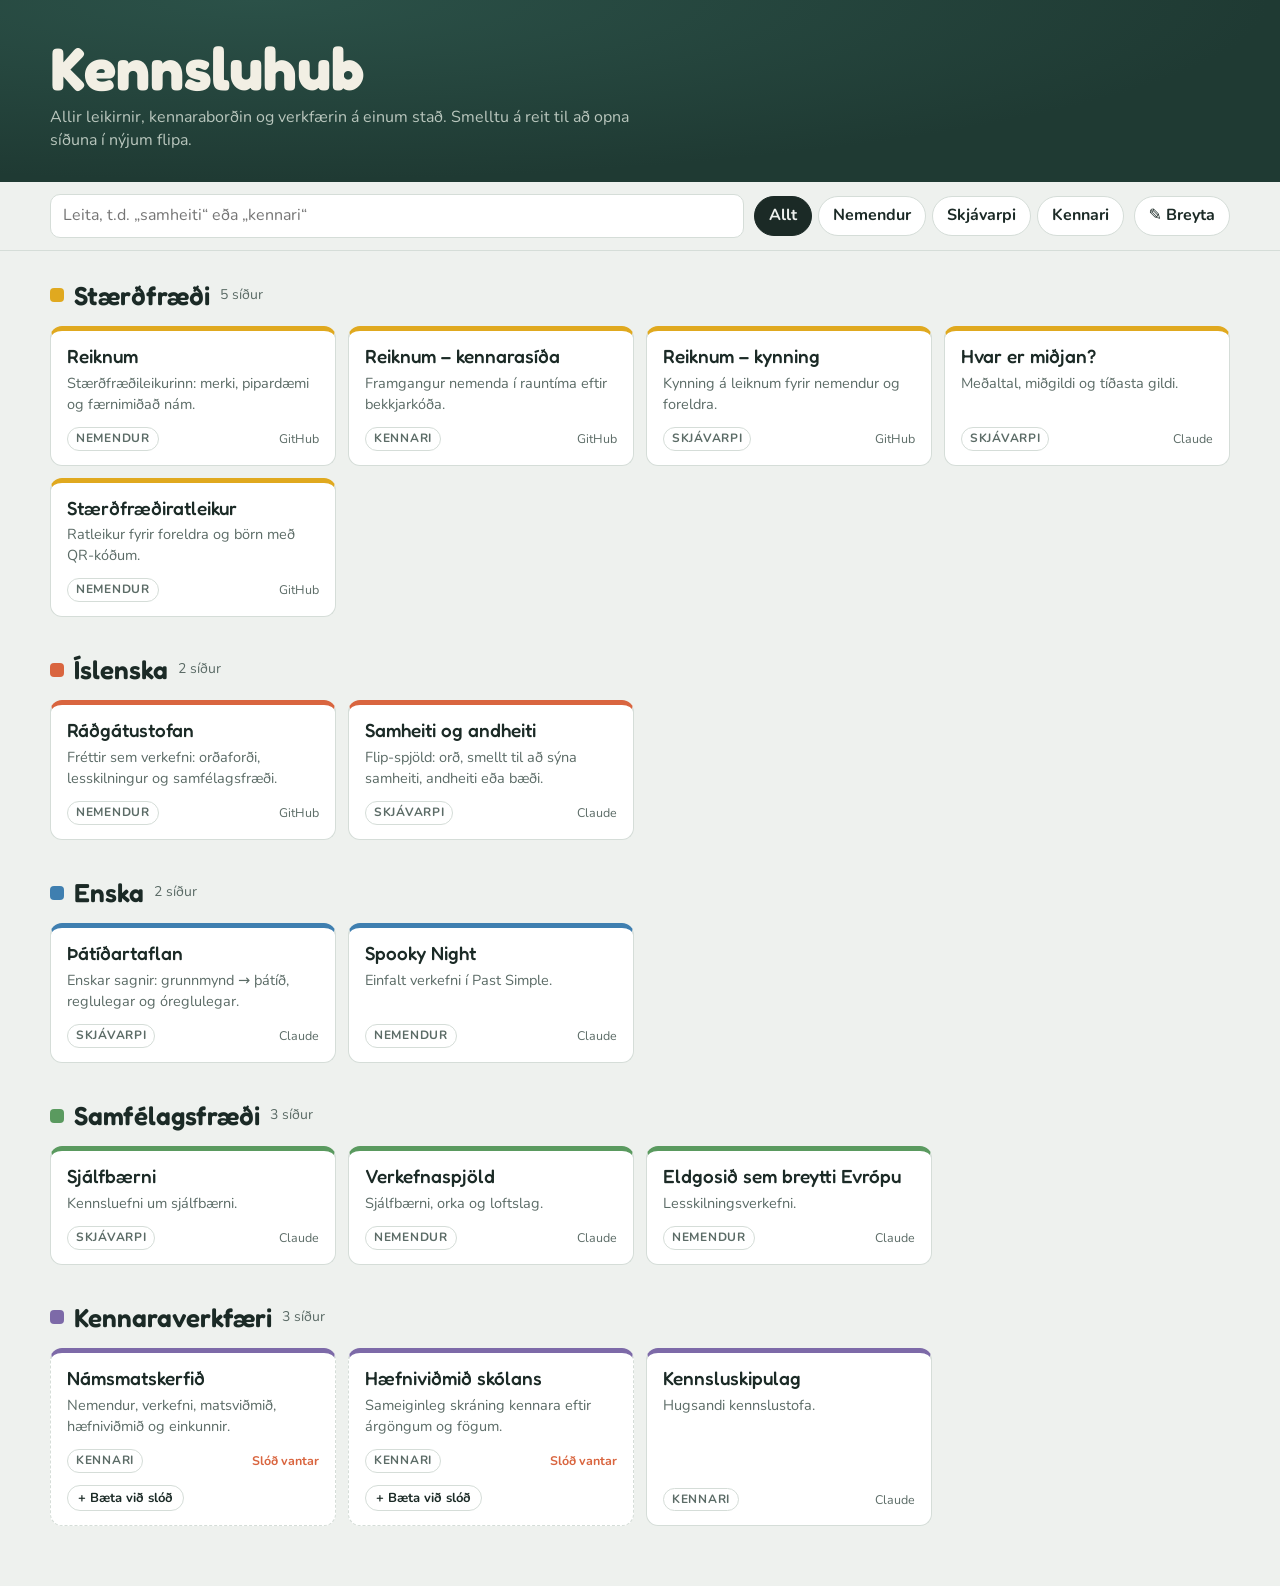
==== index.html @ 9b21259e "Add files via upload" ====
<!doctype html>
<html lang="is">
<head>
<meta charset="utf-8">
<meta name="viewport" content="width=device-width, initial-scale=1, viewport-fit=cover">
<style>*,*::before,*::after{box-sizing:border-box}body{margin:0}img{max-width:100%}[hidden]{display:none!important}</style>
<title>Kennsluhub Grímsonar</title>
<link rel="preconnect" href="https://fonts.googleapis.com">
<link rel="stylesheet" href="https://fonts.googleapis.com/css2?family=Fredoka:wght@500;600;700&family=Nunito:wght@400;600;800&display=swap">
<style>
/* Layout: a teacher's key board — chalkboard header band, then one shelf per subject with link tiles; search + edit in a sticky bar. */
:root{
  --bg:#eef1ee; --surface:#ffffff; --ink:#1b2a26; --ink-dim:#5b6b66; --line:#d5ddd8;
  --board:#1f3a33; --chalk:#f2efe4; --chalk-dim:#b9c6bd;
  --math:#e0a91f; --isl:#d9653f; --ens:#3f7fb0; --sam:#5a9a5f; --kenn:#7d6aa8;
  --display:"Fredoka","Trebuchet MS",system-ui,sans-serif;
  --body:"Nunito","Segoe UI",system-ui,sans-serif;
}
@media (prefers-color-scheme:dark){:root:not([data-theme="light"]){
  --bg:#141f1c; --surface:#1d2b27; --ink:#eef1ee; --ink-dim:#a5b3ad; --line:#2f403b;
  --math:#f5c84c; --isl:#ff8f6b; --ens:#79b4e0; --sam:#8cc98f; --kenn:#b6a3e0; color-scheme:dark}}
:root[data-theme="dark"]{
  --bg:#141f1c; --surface:#1d2b27; --ink:#eef1ee; --ink-dim:#a5b3ad; --line:#2f403b;
  --math:#f5c84c; --isl:#ff8f6b; --ens:#79b4e0; --sam:#8cc98f; --kenn:#b6a3e0; color-scheme:dark}
*{box-sizing:border-box}
body{background:var(--bg);color:var(--ink);font-family:var(--body);font-size:16px;line-height:1.45}
.pad{padding-left:max(16px,env(safe-area-inset-left,0px));padding-right:max(16px,env(safe-area-inset-right,0px))}
.inner{max-width:1180px;margin:0 auto}
header.hero{background:var(--board);color:var(--chalk);padding-block:34px 30px;
  background-image:radial-gradient(ellipse at 20% 0%,#2b5148,var(--board) 70%)}
.hero small{display:block;font-size:14px;letter-spacing:.1em;text-transform:uppercase;color:var(--chalk-dim)}
.hero h1{font-family:var(--display);font-weight:700;font-size:clamp(34px,6vw,60px);margin:4px 0 8px;line-height:1;text-wrap:balance}
.hero p{margin:0;color:var(--chalk-dim);max-width:60ch}
.bar{position:sticky;top:env(safe-area-inset-top,0px);z-index:5;background:var(--bg);border-bottom:1px solid var(--line);padding-block:12px}
.bar .inner{display:flex;flex-wrap:wrap;gap:10px;align-items:center}
input[type=search],.f input,.f select{font:inherit;color:var(--ink);background:var(--surface);border:1.5px solid var(--line);border-radius:10px;padding:9px 12px;min-width:0}
input[type=search]{flex:1 1 240px}
.chips{display:flex;gap:6px;flex-wrap:wrap}
button{font:inherit;font-weight:700;cursor:pointer;border-radius:999px;border:1.5px solid var(--line);background:var(--surface);color:var(--ink);padding:7px 14px}
button:hover{border-color:var(--ink-dim)}
button[aria-pressed="true"]{background:var(--ink);color:var(--bg);border-color:var(--ink)}
button:focus-visible,a:focus-visible,input:focus-visible,select:focus-visible{outline:3px solid var(--math);outline-offset:2px}
main{padding-block:26px 60px}
main .inner{display:flex;flex-direction:column;gap:34px}
.shelf h2{font-family:var(--display);font-weight:600;font-size:26px;margin:0 0 12px;display:flex;align-items:center;gap:10px}
.shelf h2::before{content:"";width:14px;height:14px;border-radius:4px;background:var(--c)}
.shelf h2 span{font-family:var(--body);font-weight:400;font-size:14px;color:var(--ink-dim)}
.grid{display:grid;grid-template-columns:repeat(auto-fill,minmax(260px,1fr));gap:12px}
.tile{position:relative;display:flex;flex-direction:column;gap:6px;background:var(--surface);border:1.5px solid var(--line);
  border-top:5px solid var(--c);border-radius:12px;padding:14px 16px 14px;color:inherit;text-decoration:none;min-width:0;transition:transform .15s,border-color .15s}
a.tile:hover{transform:translateY(-2px);border-color:var(--c)}
.tile h3{font-family:var(--display);font-weight:500;font-size:19px;margin:0;line-height:1.15}
.tile p{margin:0;font-size:14.5px;color:var(--ink-dim)}
.meta{display:flex;gap:6px;flex-wrap:wrap;margin-top:auto;padding-top:6px;align-items:center}
.tag{font-size:12px;font-weight:700;letter-spacing:.06em;text-transform:uppercase;padding:2px 8px;border-radius:999px;border:1.5px solid var(--line);color:var(--ink-dim)}
.host{font-size:12.5px;color:var(--ink-dim);margin-left:auto}
.tile.missing{border-style:dashed;border-top-style:solid}
.tile.missing .host{color:var(--isl);font-weight:700}
.edit{position:absolute;top:8px;right:8px;padding:3px 10px;font-size:13px}
.editing a.tile{pointer-events:none}
.editing .tile{padding-right:60px}
.editing .edit{pointer-events:auto}
.f{display:grid;grid-template-columns:1fr 1fr;gap:10px;background:var(--surface);border:1.5px solid var(--line);border-radius:12px;padding:16px}
.f label{display:flex;flex-direction:column;gap:4px;font-size:13px;font-weight:700;color:var(--ink-dim);min-width:0}
.f .full{grid-column:1/-1}
.f .row{grid-column:1/-1;display:flex;gap:8px;flex-wrap:wrap}
.f .danger{margin-left:auto;color:var(--isl)}
.note{font-size:13.5px;color:var(--ink-dim);max-width:70ch}
.empty{color:var(--ink-dim)}
@media (max-width:560px){.f{grid-template-columns:1fr}}
@media (prefers-reduced-motion:reduce){.tile{transition:none}}
</style>
</head>
<body>
<header class="hero pad"><div class="inner">
  <h1>Kennsluhub</h1>
  <p>Allir leikirnir, kennaraborðin og verkfærin á einum stað. Smelltu á reit til að opna síðuna í nýjum flipa.</p>
</div></header>

<div class="bar pad"><div class="inner">
  <input type="search" id="q" placeholder="Leita, t.d. „samheiti“ eða „kennari“" aria-label="Leita">
  <div class="chips" id="who" role="group" aria-label="Fyrir hvern">
    <button data-w="" aria-pressed="true">Allt</button>
    <button data-w="Nemendur">Nemendur</button>
    <button data-w="Skjávarpi">Skjávarpi</button>
    <button data-w="Kennari">Kennari</button>
  </div>
  <button id="editBtn" aria-pressed="false">✎ Breyta</button>
</div></div>

<main class="pad"><div class="inner" id="root"></div></main>

<script>
const SUBJ={math:"Stærðfræði",isl:"Íslenska",ens:"Enska",sam:"Samfélagsfræði",kenn:"Kennaraverkfæri"};
const A="https://claude.ai/code/artifact/";
// Grunnlisti. Til að breyta varanlega: breyttu hér (eða notaðu ✎ Breyta, sem vistar í þessum vafra).
const BASE=[
 {id:"reiknum",s:"math",t:"Reiknum",d:"Stærðfræðileikurinn: merki, pipardæmi og færnimiðað nám.",w:"Nemendur",u:"https://steingrimursig.github.io/reiknum/reiknum.html"},
 {id:"reiknum-kennari",s:"math",t:"Reiknum – kennarasíða",d:"Framgangur nemenda í rauntíma eftir bekkjarkóða.",w:"Kennari",u:"https://steingrimursig.github.io/reiknum/kennari.html"},
 {id:"reiknum-kynning",s:"math",t:"Reiknum – kynning",d:"Kynning á leiknum fyrir nemendur og foreldra.",w:"Skjávarpi",u:"https://steingrimursig.github.io/reiknum/kynning.html"},
 {id:"midjan",s:"math",t:"Hvar er miðjan?",d:"Meðaltal, miðgildi og tíðasta gildi.",w:"Skjávarpi",u:A+"9b5c5255-a5bf-4966-a556-1dcd0b538dbe"},
 {id:"ratleikur",s:"math",t:"Stærðfræðiratleikur",d:"Ratleikur fyrir foreldra og börn með QR-kóðum.",w:"Nemendur",u:"https://steingrimursig.github.io/Ratleikur/staerdfraedi.html"},
 {id:"radgatur",s:"isl",t:"Ráðgátustofan",d:"Fréttir sem verkefni: orðaforði, lesskilningur og samfélagsfræði.",w:"Nemendur",u:"https://steingrimursig.github.io/radgatur/"},
 {id:"samheiti",s:"isl",t:"Samheiti og andheiti",d:"Flip-spjöld: orð, smellt til að sýna samheiti, andheiti eða bæði.",w:"Skjávarpi",u:A+"766566ce-3958-4eb8-884e-46aa80727bfa"},
 {id:"thatid",s:"ens",t:"Þátíðartaflan",d:"Enskar sagnir: grunnmynd → þátíð, reglulegar og óreglulegar.",w:"Skjávarpi",u:A+"7fe6827c-8433-4b5e-b35b-e81e21102844"},
 {id:"spooky",s:"ens",t:"Spooky Night",d:"Einfalt verkefni í Past Simple.",w:"Nemendur",u:A+"4a8d166b-65a9-47fe-9282-fd4ade5fbe61"},
 {id:"sjalfbaerni",s:"sam",t:"Sjálfbærni",d:"Kennsluefni um sjálfbærni.",w:"Skjávarpi",u:A+"dbf7fca7-e204-49c7-b53f-1e466786208c"},
 {id:"verkefnaspjold",s:"sam",t:"Verkefnaspjöld",d:"Sjálfbærni, orka og loftslag.",w:"Nemendur",u:A+"28676e9f-c719-4aae-8ab2-a977a748bad9"},
 {id:"eldgos",s:"sam",t:"Eldgosið sem breytti Evrópu",d:"Lesskilningsverkefni.",w:"Nemendur",u:A+"83b4d980-2ebb-4ed3-8a10-e108d6c06839"},
 {id:"namsmat",s:"kenn",t:"Námsmatskerfið",d:"Nemendur, verkefni, matsviðmið, hæfniviðmið og einkunnir.",w:"Kennari",u:""},
 {id:"haefni",s:"kenn",t:"Hæfniviðmið skólans",d:"Sameiginleg skráning kennara eftir árgöngum og fögum.",w:"Kennari",u:""},
 {id:"skipulag",s:"kenn",t:"Kennsluskipulag",d:"Hugsandi kennslustofa.",w:"Kennari",u:A+"985c178b-8f96-48e8-be09-9429e38d3786"}
];
const KEY="kennsluhub-v1";
let store={over:{},added:[],hidden:[]};
try{const r=localStorage.getItem(KEY);if(r)store=Object.assign(store,JSON.parse(r));}catch(e){}
const save=()=>{try{localStorage.setItem(KEY,JSON.stringify(store));}catch(e){}};
let q="",who="",editing=false,openForm=null;
const root=document.getElementById("root");
const esc=s=>String(s??"").replace(/[&<>"]/g,c=>({"&":"&amp;","<":"&lt;",">":"&gt;",'"':"&quot;"}[c]));
const items=()=>[...BASE.filter(b=>!store.hidden.includes(b.id)).map(b=>({...b,...(store.over[b.id]||{})})),...store.added];
const host=u=>{try{const h=new URL(u).hostname;return h.includes("claude.ai")?"Claude":h.includes("github.io")?"GitHub":h;}catch(e){return "";}};

function form(it,s){
  const x=it||{id:"",s,t:"",d:"",w:"Nemendur",u:""};
  return `<form class="f" id="ef" data-id="${esc(x.id)}">
   <label class="full">Heiti<input id="f-t" required value="${esc(x.t)}"></label>
   <label class="full">Slóð<input id="f-u" type="url" placeholder="https://…" value="${esc(x.u)}"></label>
   <label class="full">Lýsing<input id="f-d" value="${esc(x.d)}"></label>
   <label>Fag<select id="f-s">${Object.entries(SUBJ).map(([k,v])=>`<option value="${k}"${k===x.s?" selected":""}>${v}</option>`).join("")}</select></label>
   <label>Fyrir<select id="f-w">${["Nemendur","Skjávarpi","Kennari"].map(v=>`<option${v===x.w?" selected":""}>${v}</option>`).join("")}</select></label>
   <div class="row"><button type="submit" aria-pressed="true">Vista</button><button type="button" id="f-c">Hætta við</button>
   ${x.id?`<button type="button" class="danger" id="f-del">Fjarlægja</button>`:""}</div></form>`;
}
function render(){
  const all=items(), term=q.trim().toLowerCase();
  root.classList.toggle("editing",editing);
  let html="";
  for(const [s,name] of Object.entries(SUBJ)){
    const list=all.filter(i=>i.s===s&&(!who||i.w===who)&&(!term||(i.t+" "+i.d+" "+name).toLowerCase().includes(term)));
    if(!list.length&&!editing)continue;
    html+=`<section class="shelf" style="--c:var(--${s})"><h2>${name} <span>${list.length} ${list.length===1?"síða":"síður"}</span></h2><div class="grid">`;
    for(const i of list){
      if(openForm===i.id){html+=`<div class="full" style="grid-column:1/-1">${form(i)}</div>`;continue;}
      const tagged=`<div class="meta"><span class="tag">${esc(i.w)}</span><span class="host">${i.u?esc(host(i.u)):"Slóð vantar"}</span></div>`;
      const body=`<h3>${esc(i.t)}</h3><p>${esc(i.d)}</p>${tagged}`;
      const btn=editing?`<button class="edit" data-e="${esc(i.id)}">✎</button>`:"";
      html+=i.u&&!editing?`<a class="tile" href="${esc(i.u)}" target="_blank" rel="noopener">${body}</a>`
        :`<div class="tile${i.u?"":" missing"}">${btn}${body}${!editing&&!i.u?`<button class="edit" data-e="${esc(i.id)}" style="position:static;align-self:flex-start;margin-top:6px">+ Bæta við slóð</button>`:""}</div>`;
    }
    if(editing) html+=openForm==="new:"+s?`<div style="grid-column:1/-1">${form(null,s)}</div>`:`<button data-n="${s}" style="border-radius:12px;border-style:dashed;min-height:90px">+ Ný síða</button>`;
    html+=`</div></section>`;
  }
  if(!html)html=`<p class="empty">Ekkert fannst. Prófaðu annað leitarorð.</p>`;
  if(editing)html+=`<p class="note">Breytingar vistast í þessum vafra. Ef þú setur hubbinn á GitHub sem index.html geturðu líka breytt grunnlistanum (BASE) efst í kóðanum, þá sjá allir sömu tenglana. <button id="reset" style="margin-left:6px">Endurstilla allt</button></p>`;
  root.innerHTML=html;
  const f=document.getElementById("ef");
  if(f){f.querySelector("#f-t").focus();
    f.onsubmit=e=>{e.preventDefault();const id=f.dataset.id;
      const v={t:f.querySelector("#f-t").value.trim(),u:f.querySelector("#f-u").value.trim(),d:f.querySelector("#f-d").value.trim(),s:f.querySelector("#f-s").value,w:f.querySelector("#f-w").value};
      if(!id)store.added.push({id:"u"+Date.now(),...v});
      else if(BASE.some(b=>b.id===id))store.over[id]=v;
      else Object.assign(store.added.find(a=>a.id===id),v);
      openForm=null;save();render();};
    f.querySelector("#f-c").onclick=()=>{openForm=null;render();};
    const del=f.querySelector("#f-del");
    if(del)del.onclick=()=>{
      if(del.dataset.sure){const id=f.dataset.id;
        if(BASE.some(b=>b.id===id))store.hidden.push(id);else store.added=store.added.filter(a=>a.id!==id);
        openForm=null;save();render();}
      else{del.dataset.sure="1";del.textContent="Smelltu aftur til að staðfesta";}};
  }
}
root.addEventListener("click",e=>{
  const ed=e.target.closest("[data-e]"),nw=e.target.closest("[data-n]");
  if(ed){e.preventDefault();openForm=ed.dataset.e;render();}
  else if(nw){openForm="new:"+nw.dataset.n;render();}
  else if(e.target.id==="reset"){
    if(e.target.dataset.sure){store={over:{},added:[],hidden:[]};save();render();}
    else{e.target.dataset.sure="1";e.target.textContent="Smelltu aftur til að staðfesta";}}
});
document.getElementById("q").addEventListener("input",e=>{q=e.target.value;render();});
document.querySelectorAll("#who button").forEach(b=>b.onclick=()=>{who=b.dataset.w;
  document.querySelectorAll("#who button").forEach(x=>x.setAttribute("aria-pressed",x===b));render();});
const eb=document.getElementById("editBtn");
eb.onclick=()=>{editing=!editing;openForm=null;eb.setAttribute("aria-pressed",editing);eb.textContent=editing?"✓ Lokið":"✎ Breyta";render();};
render();
</script>
</body>
</html>
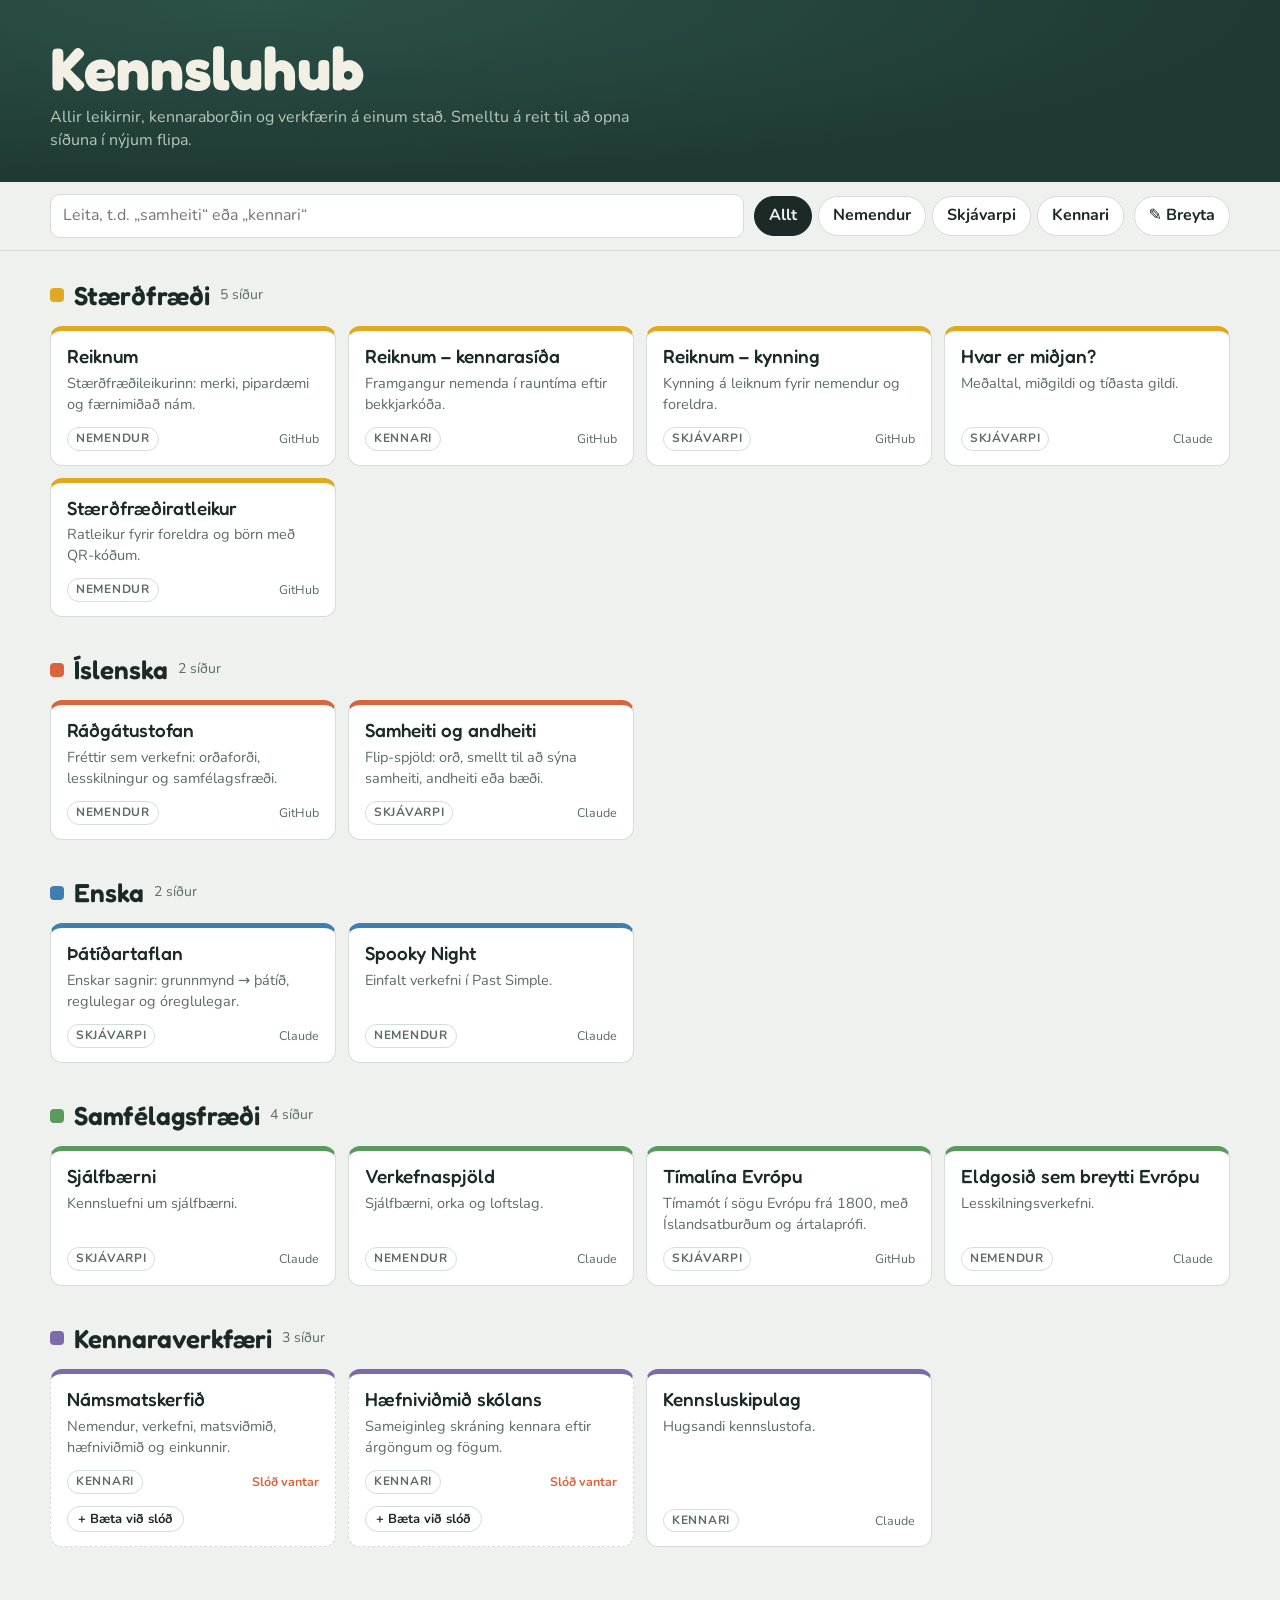
==== commit 7fd6aaca: "Add files via upload" ====
--- a/index.html
+++ b/index.html
@@ -106,6 +106,7 @@
  {id:"spooky",s:"ens",t:"Spooky Night",d:"Einfalt verkefni í Past Simple.",w:"Nemendur",u:A+"4a8d166b-65a9-47fe-9282-fd4ade5fbe61"},
  {id:"sjalfbaerni",s:"sam",t:"Sjálfbærni",d:"Kennsluefni um sjálfbærni.",w:"Skjávarpi",u:A+"dbf7fca7-e204-49c7-b53f-1e466786208c"},
  {id:"verkefnaspjold",s:"sam",t:"Verkefnaspjöld",d:"Sjálfbærni, orka og loftslag.",w:"Nemendur",u:A+"28676e9f-c719-4aae-8ab2-a977a748bad9"},
+ {id:"timalina",s:"sam",t:"Tímalína Evrópu",d:"Tímamót í sögu Evrópu frá 1800, með Íslandsatburðum og ártalaprófi.",w:"Skjávarpi",u:"https://steingrimursig.github.io/timalina.html"},
  {id:"eldgos",s:"sam",t:"Eldgosið sem breytti Evrópu",d:"Lesskilningsverkefni.",w:"Nemendur",u:A+"83b4d980-2ebb-4ed3-8a10-e108d6c06839"},
  {id:"namsmat",s:"kenn",t:"Námsmatskerfið",d:"Nemendur, verkefni, matsviðmið, hæfniviðmið og einkunnir.",w:"Kennari",u:""},
  {id:"haefni",s:"kenn",t:"Hæfniviðmið skólans",d:"Sameiginleg skráning kennara eftir árgöngum og fögum.",w:"Kennari",u:""},
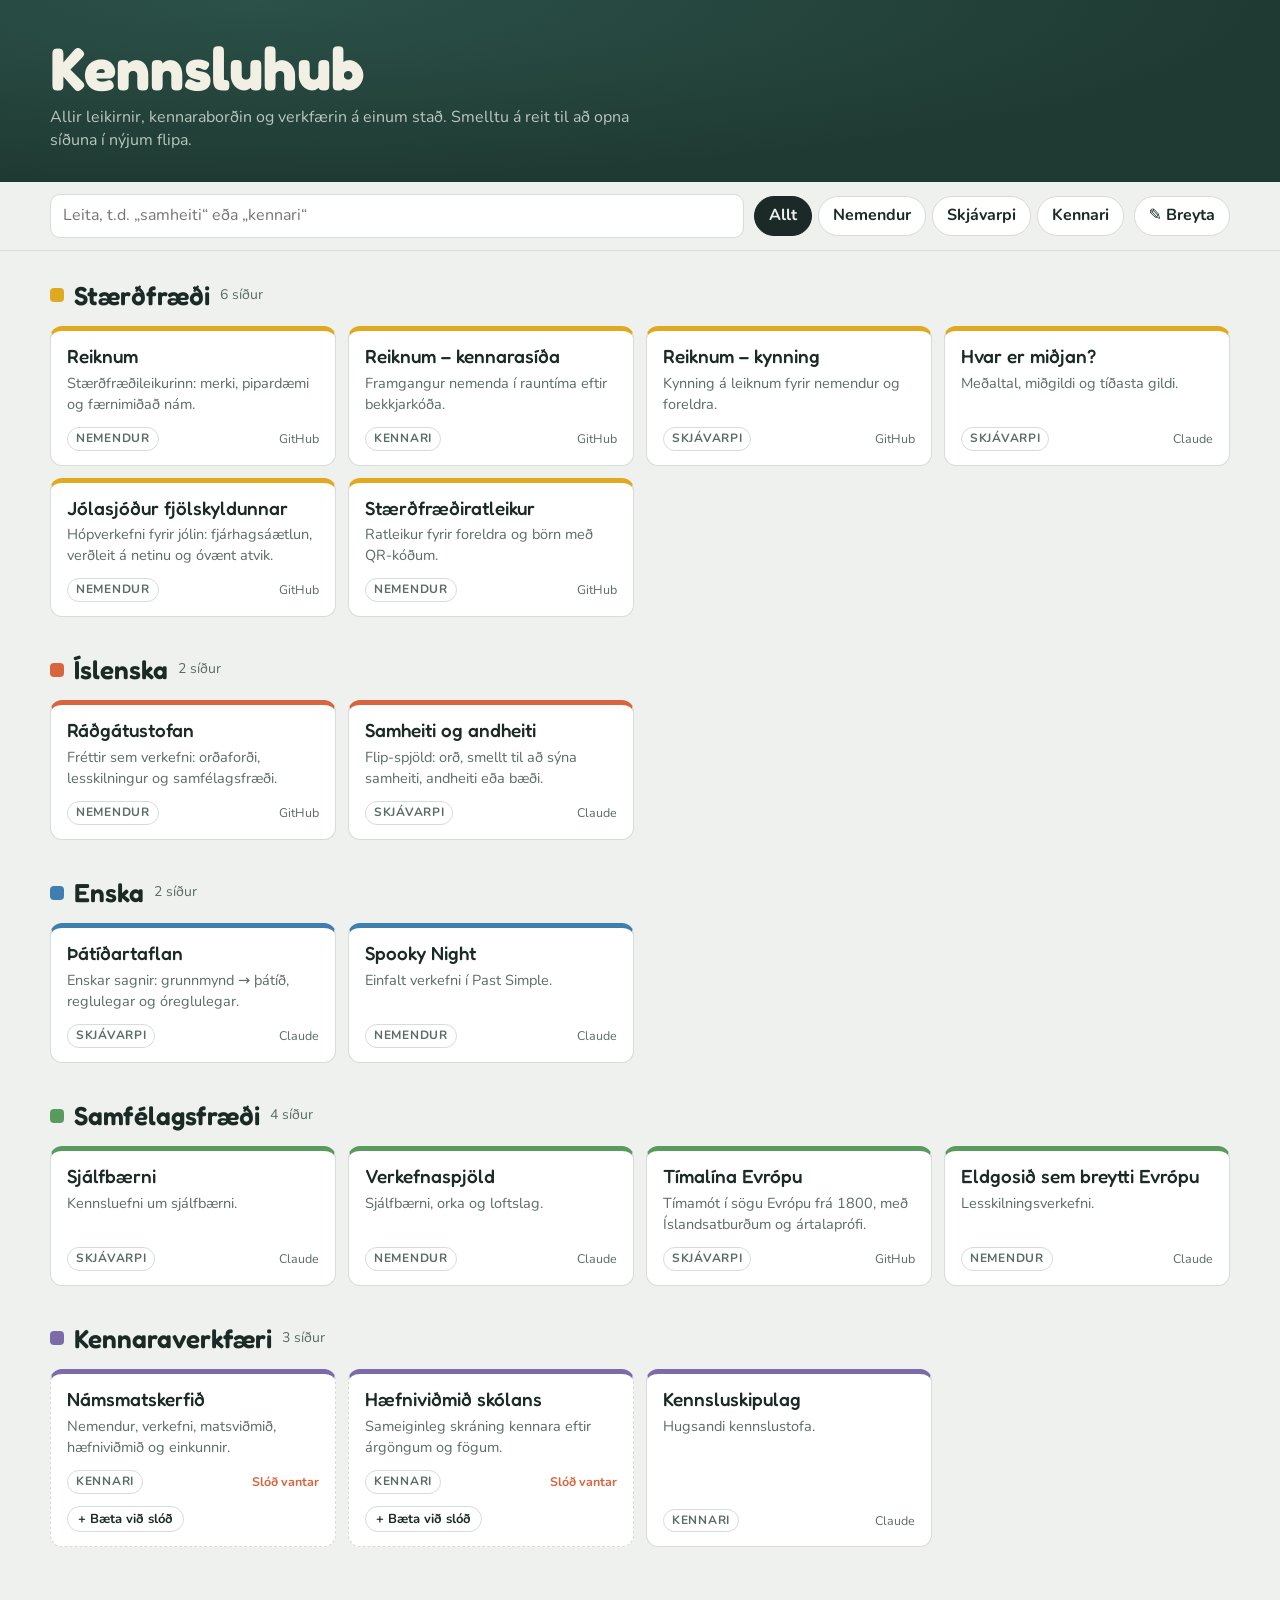
==== commit 1e08dea5: "Jólasjóður fjölskyldunnar: nýtt jólaverkefni í stað Sway-verkefnisins Co-Authored-By: Claude Opus 5." ====
--- a/index.html
+++ b/index.html
@@ -99,6 +99,7 @@
  {id:"reiknum-kennari",s:"math",t:"Reiknum – kennarasíða",d:"Framgangur nemenda í rauntíma eftir bekkjarkóða.",w:"Kennari",u:"https://steingrimursig.github.io/reiknum/kennari.html"},
  {id:"reiknum-kynning",s:"math",t:"Reiknum – kynning",d:"Kynning á leiknum fyrir nemendur og foreldra.",w:"Skjávarpi",u:"https://steingrimursig.github.io/reiknum/kynning.html"},
  {id:"midjan",s:"math",t:"Hvar er miðjan?",d:"Meðaltal, miðgildi og tíðasta gildi.",w:"Skjávarpi",u:A+"9b5c5255-a5bf-4966-a556-1dcd0b538dbe"},
+ {id:"jolasjodur",s:"math",t:"Jólasjóður fjölskyldunnar",d:"Hópverkefni fyrir jólin: fjárhagsáætlun, verðleit á netinu og óvænt atvik.",w:"Nemendur",u:"https://steingrimursig.github.io/jolasjodur/"},
  {id:"ratleikur",s:"math",t:"Stærðfræðiratleikur",d:"Ratleikur fyrir foreldra og börn með QR-kóðum.",w:"Nemendur",u:"https://steingrimursig.github.io/Ratleikur/staerdfraedi.html"},
  {id:"radgatur",s:"isl",t:"Ráðgátustofan",d:"Fréttir sem verkefni: orðaforði, lesskilningur og samfélagsfræði.",w:"Nemendur",u:"https://steingrimursig.github.io/radgatur/"},
  {id:"samheiti",s:"isl",t:"Samheiti og andheiti",d:"Flip-spjöld: orð, smellt til að sýna samheiti, andheiti eða bæði.",w:"Skjávarpi",u:A+"766566ce-3958-4eb8-884e-46aa80727bfa"},
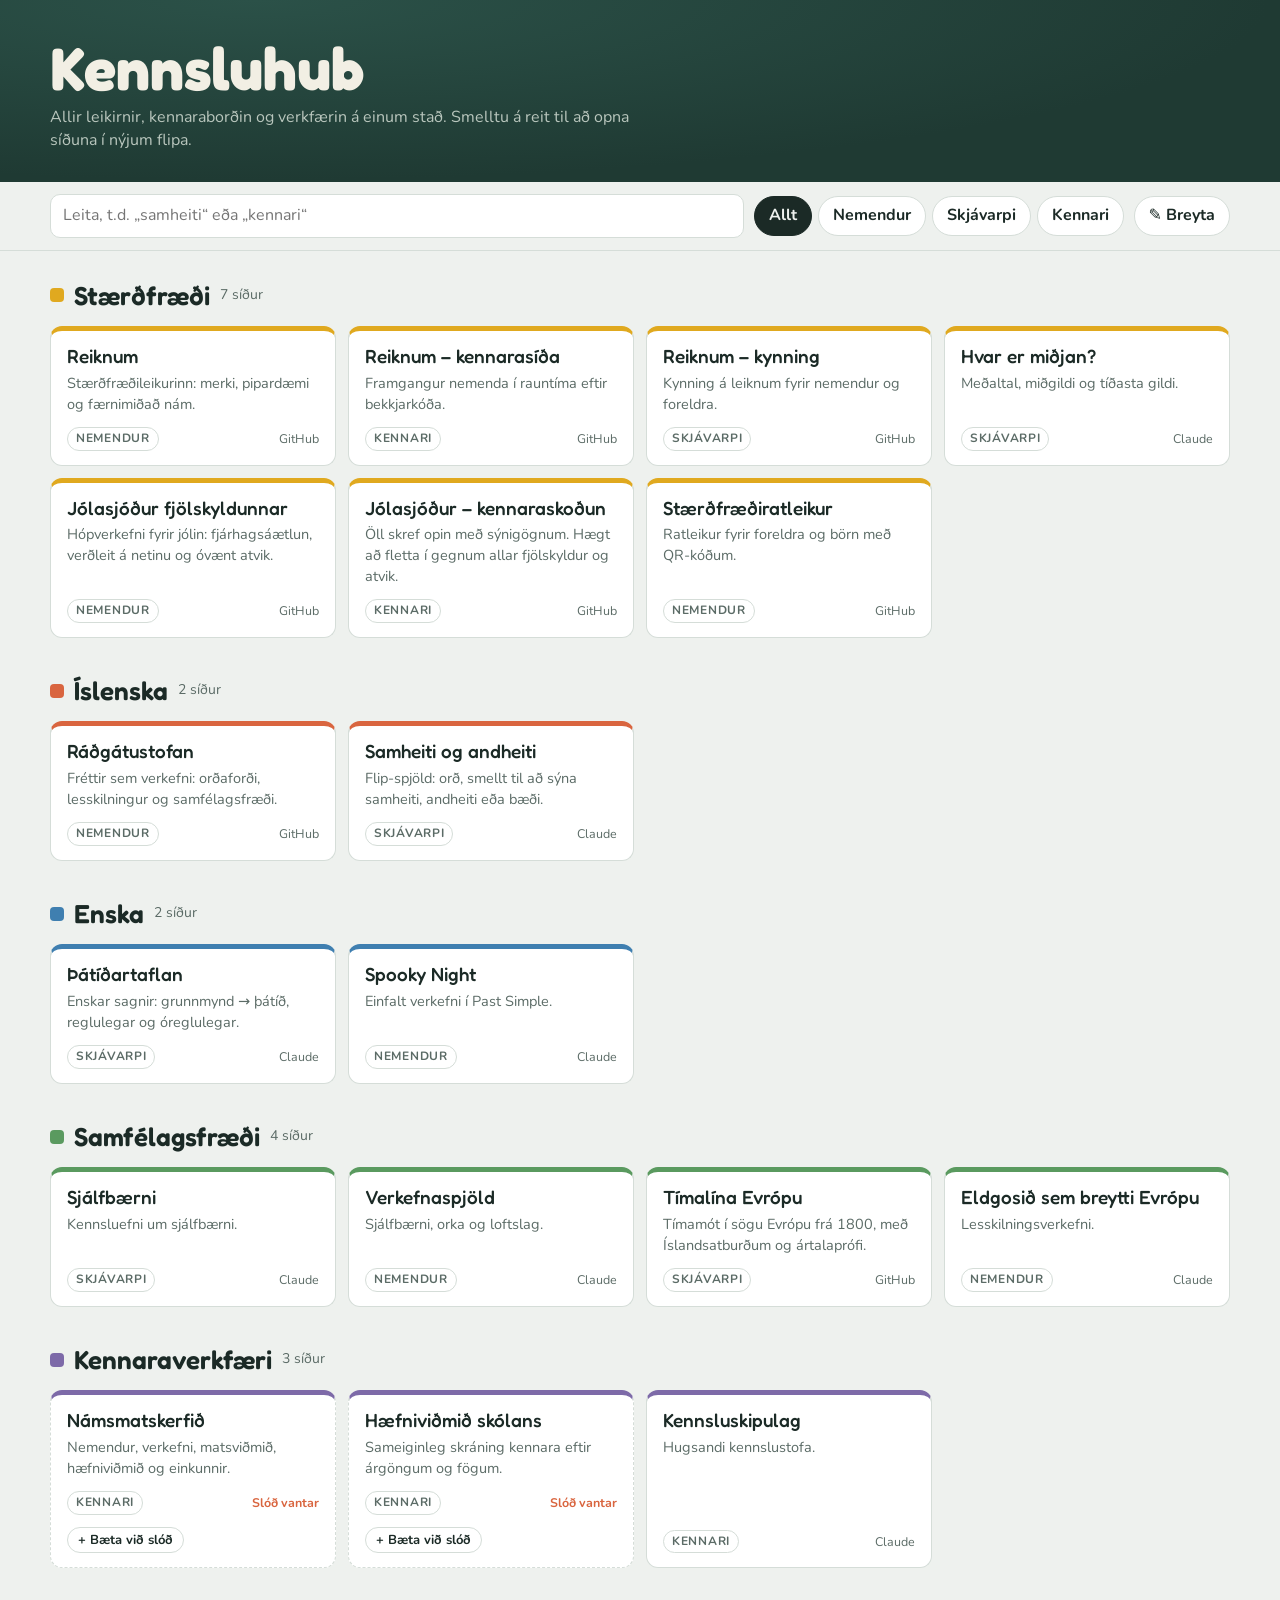
==== commit b38c6b08: "Jólasjóður: skapandi lokaafurð og kennaraskoðun (?kennari) Co-Authored-By: Claude Opus 5.5 <noreply@" ====
--- a/index.html
+++ b/index.html
@@ -100,6 +100,7 @@
  {id:"reiknum-kynning",s:"math",t:"Reiknum – kynning",d:"Kynning á leiknum fyrir nemendur og foreldra.",w:"Skjávarpi",u:"https://steingrimursig.github.io/reiknum/kynning.html"},
  {id:"midjan",s:"math",t:"Hvar er miðjan?",d:"Meðaltal, miðgildi og tíðasta gildi.",w:"Skjávarpi",u:A+"9b5c5255-a5bf-4966-a556-1dcd0b538dbe"},
  {id:"jolasjodur",s:"math",t:"Jólasjóður fjölskyldunnar",d:"Hópverkefni fyrir jólin: fjárhagsáætlun, verðleit á netinu og óvænt atvik.",w:"Nemendur",u:"https://steingrimursig.github.io/jolasjodur/"},
+ {id:"jolasjodur-kennari",s:"math",t:"Jólasjóður – kennaraskoðun",d:"Öll skref opin með sýnigögnum. Hægt að fletta í gegnum allar fjölskyldur og atvik.",w:"Kennari",u:"https://steingrimursig.github.io/jolasjodur/?kennari"},
  {id:"ratleikur",s:"math",t:"Stærðfræðiratleikur",d:"Ratleikur fyrir foreldra og börn með QR-kóðum.",w:"Nemendur",u:"https://steingrimursig.github.io/Ratleikur/staerdfraedi.html"},
  {id:"radgatur",s:"isl",t:"Ráðgátustofan",d:"Fréttir sem verkefni: orðaforði, lesskilningur og samfélagsfræði.",w:"Nemendur",u:"https://steingrimursig.github.io/radgatur/"},
  {id:"samheiti",s:"isl",t:"Samheiti og andheiti",d:"Flip-spjöld: orð, smellt til að sýna samheiti, andheiti eða bæði.",w:"Skjávarpi",u:A+"766566ce-3958-4eb8-884e-46aa80727bfa"},
